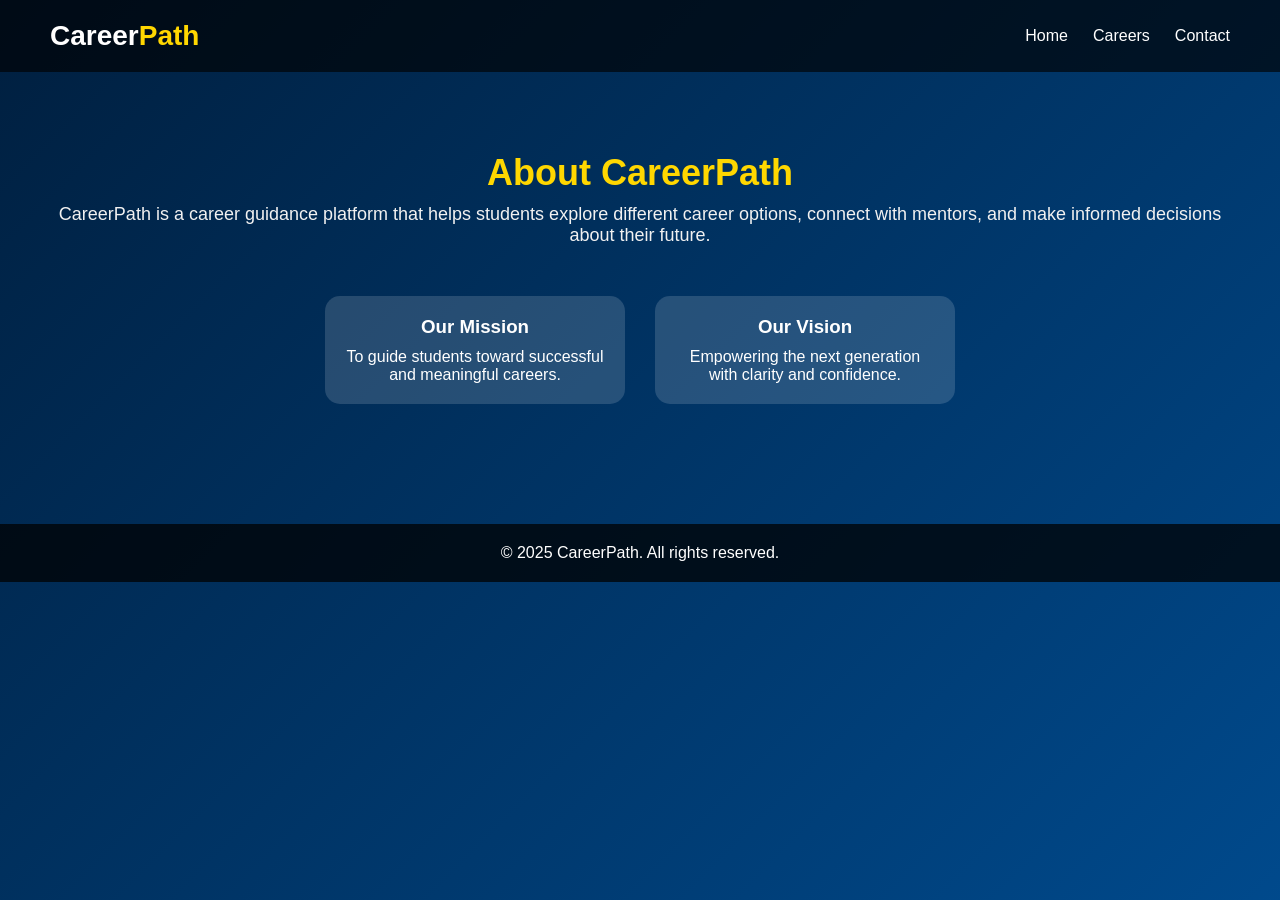
==== about.html @ dd1a980c "v1" ====
<!DOCTYPE html>
<html lang="en">
<head>
  <meta charset="UTF-8">
  <meta name="viewport" content="width=device-width, initial-scale=1.0">
  <title>About CareerPath</title>
  <link rel="stylesheet" href="style.css">
</head>
<body>

<header class="header">
  <h1 class="logo">Career<span>Path</span></h1>
  <nav>
    <ul>
      <li><a href="project.html">Home</a></li>
      <li><a href="project.html#careers">Careers</a></li>
      <li><a href="contact.html">Contact</a></li>
    </ul>
  </nav>
</header>

<section class="section">
  <h2 class="page-title">About CareerPath</h2>
  <p class="page-subtitle">
    CareerPath is a career guidance platform that helps students
    explore different career options, connect with mentors, and
    make informed decisions about their future.
  </p>

  <div class="cards">
    <div class="card">
      <h3>Our Mission</h3>
      <p>To guide students toward successful and meaningful careers.</p>
    </div>

    <div class="card">
      <h3>Our Vision</h3>
      <p>Empowering the next generation with clarity and confidence.</p>
    </div>
  </div>
</section>

<footer>
  <p>© 2025 CareerPath. All rights reserved.</p>
</footer>

</body>
</html>
---- style.css ----
* {
  margin: 0;
  padding: 0;
  box-sizing: border-box;
  font-family: "Poppins", sans-serif;
}

body {
  background: linear-gradient(135deg, #001f3f, #0074D9, #39CCCC);
  background-size: 400% 400%;
  animation: gradientMove 15s ease infinite;
  color: #ffffff;
  min-height: 100vh;
}

html {
  scroll-behavior: smooth;
}

@keyframes gradientMove {
  0% { background-position: 0% 50%; }
  50% { background-position: 100% 50%; }
  100% { background-position: 0% 50%; }
}

.header {
  display: flex;
  justify-content: space-between;
  align-items: center;
  padding: 20px 50px;
  background: rgba(0, 0, 0, 0.65);
  position: sticky;
  top: 0;
  z-index: 1000;
}

.logo {
  font-size: 28px;
  font-weight: 700;
}

.logo span {
  color: #FFD700;
}

nav ul {
  list-style: none;
  display: flex;
  gap: 25px;
  align-items: center;
}

nav a {
  color: #ffffff;
  text-decoration: none;
  font-weight: 500;
  transition: color 0.3s ease;
}

nav a:hover {
  color: #FFD700;
}

.hero {
  height: 90vh;
  display: flex;
  justify-content: center;
  align-items: center;
  text-align: center;
  position: relative;
}

.hero-content {
  background: rgba(0, 0, 0, 0.55);
  padding: 40px;
  border-radius: 15px;
  animation: fadeIn 1.8s ease;
}

.hero-content h2 {
  font-size: 36px;
  margin-bottom: 15px;
}

.hero-content p {
  font-size: 18px;
}

@keyframes fadeIn {
  from {
    opacity: 0;
    transform: translateY(30px);
  }
  to {
    opacity: 1;
    transform: translateY(0);
  }
}

#bg-video {
  position: fixed;
  top: 0;
  left: 0;
  width: 100%;
  height: 100%;
  object-fit: cover;
  z-index: -1;
}

.btn-primary {
  margin-top: 20px;
  padding: 12px 25px;
  background: #FFD700;
  color: #000000;
  border-radius: 25px;
  font-weight: bold;
  border: none;
  cursor: pointer;
  transition: transform 0.3s;
}

.btn-primary:hover {
  transform: scale(1.1);
}

.btn-secondary {
  padding: 10px 22px;
  border-radius: 25px;
  border: 2px solid #FFD700;
  color: #FFD700;
  font-weight: 600;
}

.section {
  padding: 80px 50px;
  text-align: center;
}

.page-title {
  font-size: 36px;
  margin-bottom: 10px;
  color: #FFD700;
}

.page-subtitle {
  font-size: 18px;
  color: #f1f1f1;
  margin-bottom: 50px;
}

.cards {
  display: flex;
  justify-content: center;
  gap: 30px;
  flex-wrap: wrap;
}

.card {
  background: rgba(255, 255, 255, 0.15);
  padding: 20px;
  border-radius: 15px;
  width: 300px;
  transition: transform 0.4s, box-shadow 0.4s;
}

.card:hover {
  transform: translateY(-10px);
  box-shadow: 0 8px 20px rgba(0, 0, 0, 0.3);
}

.card img {
  width: 100%;
  border-radius: 12px;
  margin-bottom: 15px;
}

.card h3 {
  margin-bottom: 10px;
}

.engineering-page .page-title,
.engineering-page .card h3 {
  color: #FFD700;
}

.design-page .page-title,
.design-page .card h3 {
  color: #ff66cc;
}

.medicine-page .page-title,
.medicine-page .card h3 {
  color: #00ffcc;
}

.contact form {
  max-width: 500px;
  margin: auto;
  display: flex;
  flex-direction: column;
  gap: 15px;
}

.contact input,
.contact textarea {
  padding: 12px;
  border-radius: 10px;
  border: none;
  outline: none;
}

.login-box {
  width: 320px;
  margin: 120px auto;
  background: rgba(255, 255, 255, 0.95);
  padding: 25px;
  border-radius: 12px;
  text-align: center;
  color: #000000;
  box-shadow: 0 0 15px rgba(0, 0, 0, 0.4);
}

.login-box h2 {
  margin-bottom: 20px;
}

.login-box input {
  width: 100%;
  padding: 10px;
  margin: 10px 0;
  border-radius: 6px;
  border: 1px solid #ccc;
}

.login-box a {
  color: #0074D9;
  text-decoration: none;
  font-weight: 600;
}

footer {
  background: rgba(0, 0, 0, 0.75);
  padding: 20px;
  text-align: center;
  margin-top: 40px;
}

@media (max-width: 768px) {
  .header {
    flex-direction: column;
    gap: 15px;
  }

  nav ul {
    flex-direction: column;
    gap: 15px;
  }

  .hero-content h2 {
    font-size: 28px;
  }

  .section {
    padding: 60px 20px;
  }
}

@media (max-width: 480px) {
  .card {
    width: 100%;
  }
}
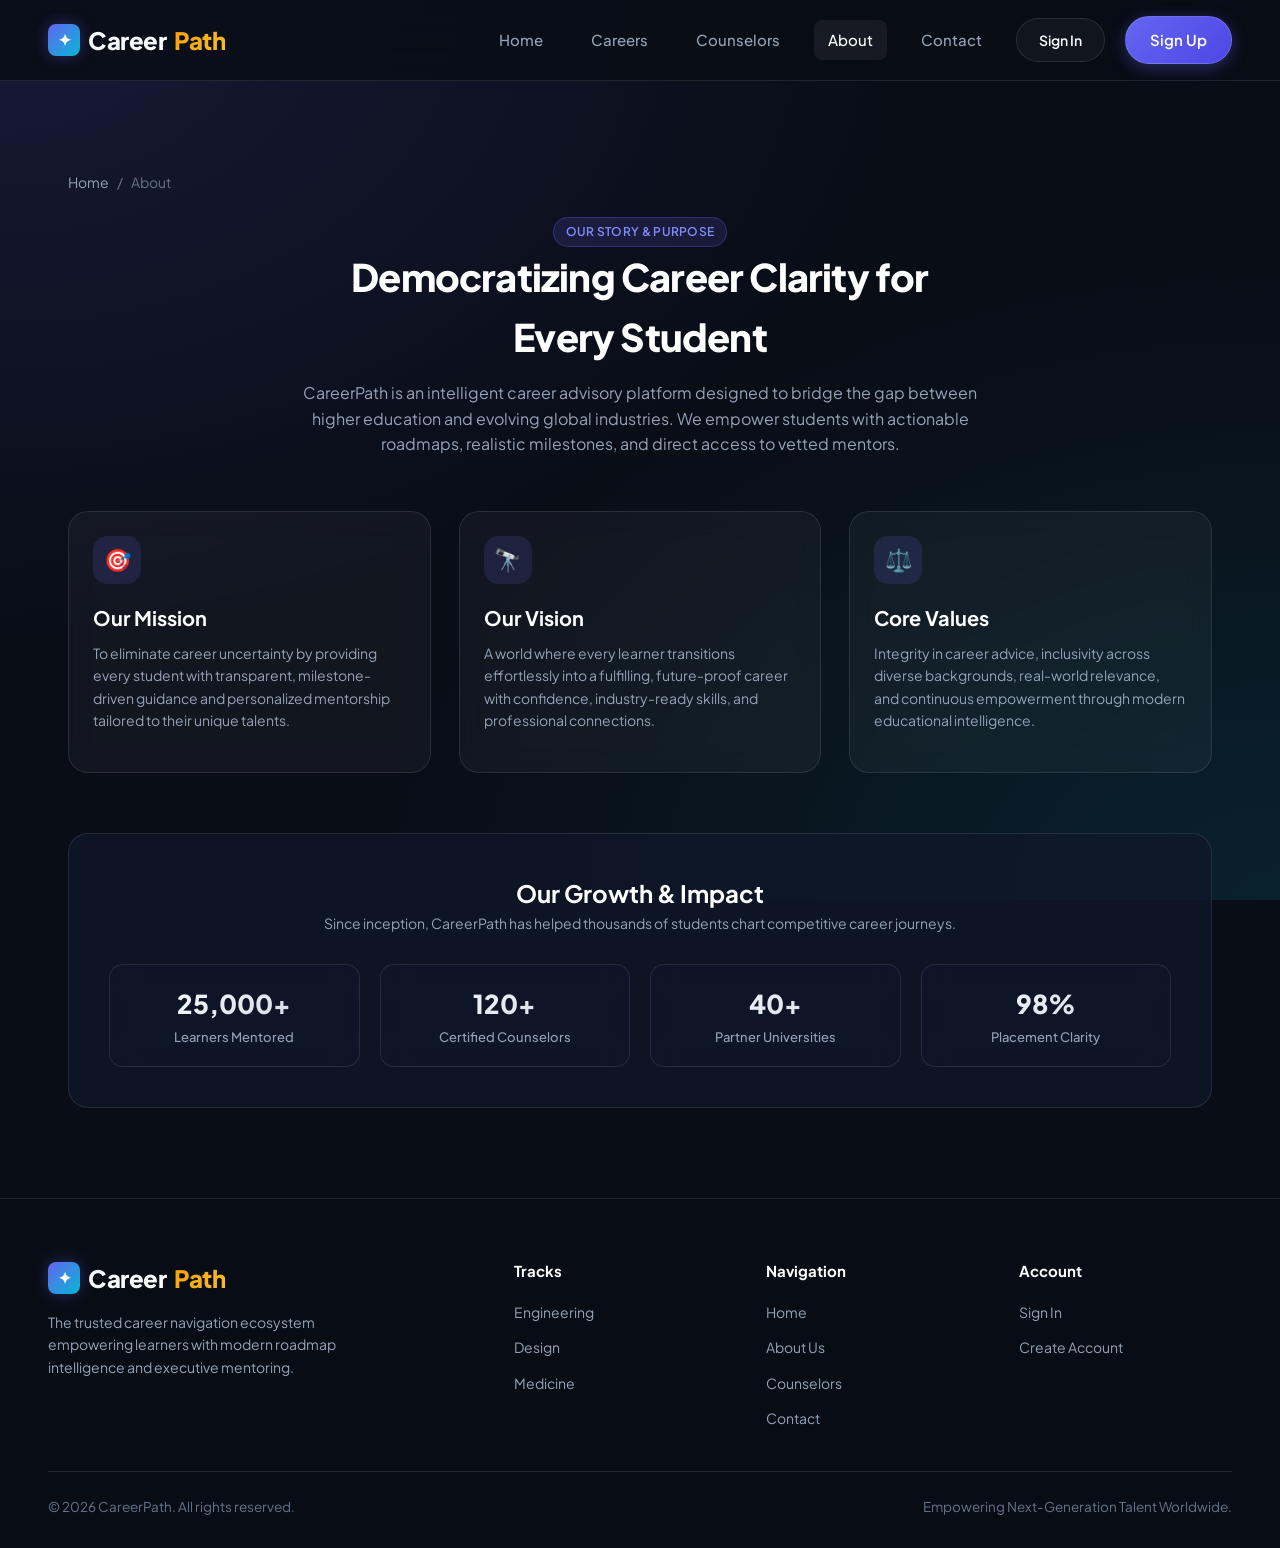
==== commit b9a741c4: "feat: major professional UI/UX upgrade with modern dark-slate theme, roadmaps, and booking system" ====
--- a/about.html
+++ b/about.html
@@ -3,46 +3,154 @@
 <head>
   <meta charset="UTF-8">
   <meta name="viewport" content="width=device-width, initial-scale=1.0">
-  <title>About CareerPath</title>
+  <title>About Us | CareerPath</title>
   <link rel="stylesheet" href="style.css">
+  <script defer src="script.js"></script>
 </head>
 <body>
 
 <header class="header">
-  <h1 class="logo">Career<span>Path</span></h1>
+  <a href="index.html" class="logo">
+    <div class="logo-icon">✦</div>
+    Career<span>Path</span>
+  </a>
+
+  <button class="mobile-toggle" aria-label="Toggle Menu">☰</button>
+
   <nav>
     <ul>
-      <li><a href="project.html">Home</a></li>
-      <li><a href="project.html#careers">Careers</a></li>
+      <li><a href="index.html">Home</a></li>
+      <li><a href="index.html#careers">Careers</a></li>
+      <li><a href="counselor.html">Counselors</a></li>
+      <li><a href="about.html" class="active">About</a></li>
       <li><a href="contact.html">Contact</a></li>
+
+      <li id="user-badge" class="user-badge" style="display:none;"></li>
+
+      <li id="signin-btn">
+        <a href="signin.html" class="btn-secondary">Sign In</a>
+      </li>
+
+      <li id="signup-btn">
+        <a href="signup.html" class="btn-primary">Sign Up</a>
+      </li>
+
+      <li id="signout-btn" style="display:none;">
+        <a href="#" class="btn-secondary" onclick="logout()">Sign Out</a>
+      </li>
     </ul>
   </nav>
 </header>
 
 <section class="section">
-  <h2 class="page-title">About CareerPath</h2>
-  <p class="page-subtitle">
-    CareerPath is a career guidance platform that helps students
-    explore different career options, connect with mentors, and
-    make informed decisions about their future.
-  </p>
+  <div class="breadcrumbs">
+    <a href="index.html">Home</a>
+    <span>/</span>
+    <span>About</span>
+  </div>
+
+  <div class="section-header">
+    <div class="badge badge-primary">Our Story & Purpose</div>
+    <h2 class="page-title">Democratizing Career Clarity for Every Student</h2>
+    <p class="page-subtitle">
+      CareerPath is an intelligent career advisory platform designed to bridge the gap between higher education and evolving global industries. We empower students with actionable roadmaps, realistic milestones, and direct access to vetted mentors.
+    </p>
+  </div>
 
   <div class="cards">
     <div class="card">
+      <div class="feature-icon">🎯</div>
       <h3>Our Mission</h3>
-      <p>To guide students toward successful and meaningful careers.</p>
+      <p>To eliminate career uncertainty by providing every student with transparent, milestone-driven guidance and personalized mentorship tailored to their unique talents.</p>
     </div>
 
     <div class="card">
+      <div class="feature-icon">🔭</div>
       <h3>Our Vision</h3>
-      <p>Empowering the next generation with clarity and confidence.</p>
+      <p>A world where every learner transitions effortlessly into a fulfilling, future-proof career with confidence, industry-ready skills, and professional connections.</p>
+    </div>
+
+    <div class="card">
+      <div class="feature-icon">⚖️</div>
+      <h3>Core Values</h3>
+      <p>Integrity in career advice, inclusivity across diverse backgrounds, real-world relevance, and continuous empowerment through modern educational intelligence.</p>
+    </div>
+  </div>
+
+  <!-- Impact Milestones -->
+  <div style="margin-top: 60px; background: var(--bg-surface); border: 1px solid var(--border-color); border-radius: var(--radius-lg); padding: 40px;">
+    <div class="section-header" style="margin-bottom: 30px;">
+      <h3 style="font-size: 24px; color: #fff;">Our Growth & Impact</h3>
+      <p style="color: var(--text-muted); font-size: 14px;">Since inception, CareerPath has helped thousands of students chart competitive career journeys.</p>
+    </div>
+
+    <div class="stats-strip" style="margin-top: 0; max-width: 100%;">
+      <div class="stat-box">
+        <div class="stat-number">25,000+</div>
+        <div class="stat-label">Learners Mentored</div>
+      </div>
+      <div class="stat-box">
+        <div class="stat-number">120+</div>
+        <div class="stat-label">Certified Counselors</div>
+      </div>
+      <div class="stat-box">
+        <div class="stat-number">40+</div>
+        <div class="stat-label">Partner Universities</div>
+      </div>
+      <div class="stat-box">
+        <div class="stat-number">98%</div>
+        <div class="stat-label">Placement Clarity</div>
+      </div>
     </div>
   </div>
 </section>
 
+<!-- FOOTER -->
 <footer>
-  <p>© 2025 CareerPath. All rights reserved.</p>
+  <div class="footer-content">
+    <div class="footer-brand">
+      <a href="index.html" class="logo">
+        <div class="logo-icon">✦</div>
+        Career<span>Path</span>
+      </a>
+      <p>The trusted career navigation ecosystem empowering learners with modern roadmap intelligence and executive mentoring.</p>
+    </div>
+
+    <div class="footer-col">
+      <h5>Tracks</h5>
+      <ul>
+        <li><a href="engineering.html">Engineering</a></li>
+        <li><a href="design.html">Design</a></li>
+        <li><a href="medicine.html">Medicine</a></li>
+      </ul>
+    </div>
+
+    <div class="footer-col">
+      <h5>Navigation</h5>
+      <ul>
+        <li><a href="index.html">Home</a></li>
+        <li><a href="about.html">About Us</a></li>
+        <li><a href="counselor.html">Counselors</a></li>
+        <li><a href="contact.html">Contact</a></li>
+      </ul>
+    </div>
+
+    <div class="footer-col">
+      <h5>Account</h5>
+      <ul>
+        <li><a href="signin.html">Sign In</a></li>
+        <li><a href="signup.html">Create Account</a></li>
+      </ul>
+    </div>
+  </div>
+
+  <div class="footer-bottom">
+    <p>© 2026 CareerPath. All rights reserved.</p>
+    <p>Empowering Next-Generation Talent Worldwide.</p>
+  </div>
 </footer>
+
+<div id="toast-container"></div>
 
 </body>
 </html>
--- a/style.css
+++ b/style.css
@@ -1,272 +1,1228 @@
+@import url('https://fonts.googleapis.com/css2?family=Plus+Jakarta+Sans:wght@300;400;500;600;700;800&display=swap');
+
+:root {
+  --bg-main: #090d16;
+  --bg-surface: rgba(15, 23, 42, 0.75);
+  --bg-surface-hover: rgba(30, 41, 59, 0.85);
+  --bg-card: rgba(255, 255, 255, 0.04);
+  --bg-card-hover: rgba(255, 255, 255, 0.08);
+  --border-color: rgba(255, 255, 255, 0.1);
+  --border-highlight: rgba(99, 102, 241, 0.4);
+
+  --primary: #6366f1;
+  --primary-hover: #4f46e5;
+  --primary-glow: rgba(99, 102, 241, 0.35);
+
+  --accent-cyan: #06b6d4;
+  --accent-gold: #f59e0b;
+  --accent-emerald: #10b981;
+  --accent-rose: #f43f5e;
+
+  --text-main: #f8fafc;
+  --text-muted: #94a3b8;
+  --text-dim: #64748b;
+
+  --radius-sm: 8px;
+  --radius-md: 14px;
+  --radius-lg: 20px;
+  --radius-full: 9999px;
+
+  --shadow-sm: 0 4px 12px rgba(0, 0, 0, 0.3);
+  --shadow-md: 0 10px 30px rgba(0, 0, 0, 0.45);
+  --shadow-glow: 0 0 25px var(--primary-glow);
+
+  --transition: all 0.3s cubic-bezier(0.16, 1, 0.3, 1);
+}
+
 * {
   margin: 0;
   padding: 0;
   box-sizing: border-box;
-  font-family: "Poppins", sans-serif;
-}
-
-body {
-  background: linear-gradient(135deg, #001f3f, #0074D9, #39CCCC);
-  background-size: 400% 400%;
-  animation: gradientMove 15s ease infinite;
-  color: #ffffff;
-  min-height: 100vh;
+  font-family: 'Plus Jakarta Sans', -apple-system, BlinkMacSystemFont, sans-serif;
 }
 
 html {
   scroll-behavior: smooth;
-}
-
-@keyframes gradientMove {
-  0% { background-position: 0% 50%; }
-  50% { background-position: 100% 50%; }
-  100% { background-position: 0% 50%; }
-}
-
+  color-scheme: dark;
+}
+
+body {
+  background-color: var(--bg-main);
+  background-image: 
+    radial-gradient(at 0% 0%, rgba(99, 102, 241, 0.15) 0px, transparent 50%),
+    radial-gradient(at 100% 100%, rgba(6, 182, 212, 0.12) 0px, transparent 50%);
+  background-attachment: fixed;
+  color: var(--text-main);
+  min-height: 100vh;
+  line-height: 1.6;
+  overflow-x: hidden;
+  display: flex;
+  flex-direction: column;
+}
+
+/* ==========================================================================
+   NAVIGATION & HEADER
+   ========================================================================== */
 .header {
   display: flex;
   justify-content: space-between;
   align-items: center;
-  padding: 20px 50px;
-  background: rgba(0, 0, 0, 0.65);
+  padding: 16px 48px;
+  background: rgba(9, 13, 22, 0.85);
+  backdrop-filter: blur(18px);
+  -webkit-backdrop-filter: blur(18px);
   position: sticky;
   top: 0;
   z-index: 1000;
+  border-bottom: 1px solid var(--border-color);
+  transition: var(--transition);
 }
 
 .logo {
-  font-size: 28px;
-  font-weight: 700;
+  font-size: 24px;
+  font-weight: 800;
+  letter-spacing: -0.5px;
+  display: flex;
+  align-items: center;
+  gap: 8px;
+  text-decoration: none;
+  color: var(--text-main);
+}
+
+.logo-icon {
+  width: 32px;
+  height: 32px;
+  background: linear-gradient(135deg, var(--primary), var(--accent-cyan));
+  border-radius: var(--radius-sm);
+  display: flex;
+  align-items: center;
+  justify-content: center;
+  color: #fff;
+  font-size: 16px;
+  box-shadow: 0 0 15px var(--primary-glow);
 }
 
 .logo span {
-  color: #FFD700;
+  background: linear-gradient(135deg, var(--accent-gold), #fbbf24);
+  -webkit-background-clip: text;
+  -webkit-text-fill-color: transparent;
 }
 
 nav ul {
   list-style: none;
   display: flex;
-  gap: 25px;
+  gap: 20px;
   align-items: center;
 }
 
 nav a {
-  color: #ffffff;
+  color: var(--text-muted);
   text-decoration: none;
   font-weight: 500;
-  transition: color 0.3s ease;
-}
-
-nav a:hover {
-  color: #FFD700;
-}
-
+  font-size: 15px;
+  padding: 8px 14px;
+  border-radius: var(--radius-sm);
+  transition: var(--transition);
+  display: inline-flex;
+  align-items: center;
+  gap: 6px;
+}
+
+nav a:hover,
+nav a.active {
+  color: #ffffff;
+  background: rgba(255, 255, 255, 0.06);
+}
+
+/* Mobile Toggle Hamburger */
+.mobile-toggle {
+  display: none;
+  background: none;
+  border: none;
+  color: var(--text-main);
+  font-size: 24px;
+  cursor: pointer;
+  padding: 8px;
+}
+
+/* ==========================================================================
+   BUTTONS & BADGES
+   ========================================================================== */
+.btn-primary {
+  padding: 11px 24px;
+  background: linear-gradient(135deg, var(--primary), #4f46e5);
+  color: #ffffff;
+  border-radius: var(--radius-full);
+  font-weight: 600;
+  font-size: 15px;
+  border: 1px solid rgba(255, 255, 255, 0.15);
+  cursor: pointer;
+  transition: var(--transition);
+  display: inline-flex;
+  align-items: center;
+  justify-content: center;
+  gap: 8px;
+  text-decoration: none;
+  box-shadow: 0 4px 16px var(--primary-glow);
+}
+
+.btn-primary:hover {
+  transform: translateY(-2px);
+  box-shadow: 0 6px 24px rgba(99, 102, 241, 0.5);
+  background: linear-gradient(135deg, #6d70f7, var(--primary));
+  color: #fff;
+}
+
+.btn-secondary {
+  padding: 10px 22px;
+  border-radius: var(--radius-full);
+  border: 1px solid var(--border-color);
+  background: rgba(255, 255, 255, 0.04);
+  color: var(--text-main);
+  font-weight: 600;
+  font-size: 14px;
+  cursor: pointer;
+  transition: var(--transition);
+  display: inline-flex;
+  align-items: center;
+  justify-content: center;
+  gap: 8px;
+  text-decoration: none;
+}
+
+.btn-secondary:hover {
+  background: rgba(255, 255, 255, 0.1);
+  border-color: rgba(255, 255, 255, 0.3);
+  transform: translateY(-2px);
+  color: #ffffff;
+}
+
+.btn-sm {
+  padding: 7px 16px;
+  font-size: 13px;
+}
+
+.badge {
+  display: inline-flex;
+  align-items: center;
+  gap: 6px;
+  padding: 4px 12px;
+  border-radius: var(--radius-full);
+  font-size: 12px;
+  font-weight: 600;
+  letter-spacing: 0.3px;
+  text-transform: uppercase;
+}
+
+.badge-primary {
+  background: rgba(99, 102, 241, 0.15);
+  color: #818cf8;
+  border: 1px solid rgba(99, 102, 241, 0.3);
+}
+
+.badge-gold {
+  background: rgba(245, 158, 11, 0.15);
+  color: #fbbf24;
+  border: 1px solid rgba(245, 158, 11, 0.3);
+}
+
+.badge-emerald {
+  background: rgba(16, 185, 129, 0.15);
+  color: #34d399;
+  border: 1px solid rgba(16, 185, 129, 0.3);
+}
+
+.badge-cyan {
+  background: rgba(6, 182, 212, 0.15);
+  color: #22d3ee;
+  border: 1px solid rgba(6, 182, 212, 0.3);
+}
+
+/* ==========================================================================
+   HERO SECTION
+   ========================================================================== */
 .hero {
-  height: 90vh;
-  display: flex;
+  min-height: 85vh;
+  display: flex;
+  flex-direction: column;
   justify-content: center;
   align-items: center;
   text-align: center;
   position: relative;
-}
-
-.hero-content {
-  background: rgba(0, 0, 0, 0.55);
-  padding: 40px;
-  border-radius: 15px;
-  animation: fadeIn 1.8s ease;
-}
-
-.hero-content h2 {
-  font-size: 36px;
-  margin-bottom: 15px;
-}
-
-.hero-content p {
-  font-size: 18px;
-}
-
-@keyframes fadeIn {
-  from {
-    opacity: 0;
-    transform: translateY(30px);
-  }
-  to {
-    opacity: 1;
-    transform: translateY(0);
-  }
+  padding: 80px 24px 60px;
+  overflow: hidden;
 }
 
 #bg-video {
-  position: fixed;
+  position: absolute;
   top: 0;
   left: 0;
   width: 100%;
   height: 100%;
   object-fit: cover;
-  z-index: -1;
-}
-
-.btn-primary {
-  margin-top: 20px;
-  padding: 12px 25px;
-  background: #FFD700;
-  color: #000000;
-  border-radius: 25px;
-  font-weight: bold;
+  z-index: 0;
+  filter: brightness(0.28) contrast(1.1);
+  pointer-events: none;
+}
+
+.hero-overlay {
+  position: absolute;
+  top: 0;
+  left: 0;
+  width: 100%;
+  height: 100%;
+  background: linear-gradient(
+    180deg,
+    rgba(9, 13, 22, 0.8) 0%,
+    rgba(9, 13, 22, 0.6) 40%,
+    var(--bg-main) 100%
+  );
+  z-index: 1;
+  pointer-events: none;
+}
+
+.hero-content {
+  position: relative;
+  z-index: 2;
+  max-width: 860px;
+  padding: 48px 36px;
+  border-radius: var(--radius-lg);
+  background: rgba(15, 23, 42, 0.5);
+  border: 1px solid rgba(255, 255, 255, 0.08);
+  backdrop-filter: blur(20px);
+  -webkit-backdrop-filter: blur(20px);
+  box-shadow: var(--shadow-md);
+  animation: heroFadeIn 0.9s cubic-bezier(0.16, 1, 0.3, 1);
+}
+
+@keyframes heroFadeIn {
+  from {
+    opacity: 0;
+    transform: translateY(24px) scale(0.98);
+  }
+  to {
+    opacity: 1;
+    transform: translateY(0) scale(1);
+  }
+}
+
+.hero-content h2 {
+  font-size: clamp(32px, 5vw, 54px);
+  font-weight: 800;
+  line-height: 1.15;
+  letter-spacing: -1.2px;
+  margin: 18px 0 16px;
+  color: #ffffff;
+}
+
+.hero-content h2 span {
+  background: linear-gradient(135deg, #38bdf8, #818cf8);
+  -webkit-background-clip: text;
+  -webkit-text-fill-color: transparent;
+}
+
+.hero-content p {
+  font-size: clamp(16px, 2vw, 19px);
+  color: var(--text-muted);
+  max-width: 650px;
+  margin: 0 auto 28px;
+  line-height: 1.6;
+}
+
+.hero-cta-group {
+  display: flex;
+  justify-content: center;
+  align-items: center;
+  gap: 16px;
+  flex-wrap: wrap;
+}
+
+/* Quick Search Bar inside Hero */
+.hero-search-wrapper {
+  margin-top: 32px;
+  display: flex;
+  align-items: center;
+  background: rgba(255, 255, 255, 0.07);
+  border: 1px solid var(--border-color);
+  border-radius: var(--radius-full);
+  padding: 6px 8px 6px 20px;
+  max-width: 520px;
+  margin-left: auto;
+  margin-right: auto;
+  transition: var(--transition);
+}
+
+.hero-search-wrapper:focus-within {
+  border-color: var(--primary);
+  box-shadow: 0 0 20px var(--primary-glow);
+  background: rgba(255, 255, 255, 0.1);
+}
+
+.hero-search-wrapper input {
+  background: transparent;
   border: none;
+  outline: none;
+  color: #fff;
+  font-size: 15px;
+  width: 100%;
+}
+
+.hero-search-wrapper input::placeholder {
+  color: var(--text-dim);
+}
+
+/* Hero Stats Bar */
+.stats-strip {
+  position: relative;
+  z-index: 2;
+  margin-top: 40px;
+  display: grid;
+  grid-template-columns: repeat(4, 1fr);
+  gap: 20px;
+  max-width: 960px;
+  width: 100%;
+}
+
+.stat-box {
+  background: rgba(15, 23, 42, 0.6);
+  border: 1px solid var(--border-color);
+  backdrop-filter: blur(12px);
+  padding: 18px 20px;
+  border-radius: var(--radius-md);
+  text-align: center;
+  transition: var(--transition);
+}
+
+.stat-box:hover {
+  transform: translateY(-3px);
+  border-color: rgba(255, 255, 255, 0.2);
+  background: rgba(30, 41, 59, 0.7);
+}
+
+.stat-number {
+  font-size: 26px;
+  font-weight: 800;
+  color: #ffffff;
+  background: linear-gradient(135deg, #ffffff, #cbd5e1);
+  -webkit-background-clip: text;
+  -webkit-text-fill-color: transparent;
+}
+
+.stat-label {
+  font-size: 13px;
+  color: var(--text-muted);
+  font-weight: 500;
+  margin-top: 2px;
+}
+
+/* ==========================================================================
+   SECTIONS & TITLES
+   ========================================================================== */
+.section {
+  padding: 90px 48px;
+  max-width: 1240px;
+  margin: 0 auto;
+  width: 100%;
+  position: relative;
+}
+
+.section-header {
+  text-align: center;
+  max-width: 680px;
+  margin: 0 auto 54px;
+}
+
+.page-title {
+  font-size: clamp(28px, 4vw, 38px);
+  font-weight: 800;
+  letter-spacing: -0.8px;
+  margin-bottom: 12px;
+  color: #ffffff;
+}
+
+.page-subtitle {
+  font-size: 16px;
+  color: var(--text-muted);
+  line-height: 1.6;
+}
+
+/* Breadcrumb Navigation for Subpages */
+.breadcrumbs {
+  display: flex;
+  align-items: center;
+  gap: 8px;
+  font-size: 14px;
+  color: var(--text-dim);
+  margin-bottom: 24px;
+}
+
+.breadcrumbs a {
+  color: var(--text-muted);
+  text-decoration: none;
+  transition: var(--transition);
+}
+
+.breadcrumbs a:hover {
+  color: var(--primary);
+}
+
+/* ==========================================================================
+   CARDS & GRIDS
+   ========================================================================== */
+.cards {
+  display: grid;
+  grid-template-columns: repeat(auto-fit, minmax(320px, 1fr));
+  gap: 28px;
+}
+
+.card-link {
+  text-decoration: none;
+  color: inherit;
+  display: block;
+}
+
+.card {
+  background: var(--bg-card);
+  border: 1px solid var(--border-color);
+  border-radius: var(--radius-lg);
+  padding: 24px;
+  backdrop-filter: blur(14px);
+  -webkit-backdrop-filter: blur(14px);
+  transition: var(--transition);
+  height: 100%;
+  display: flex;
+  flex-direction: column;
+  position: relative;
+  overflow: hidden;
+}
+
+.card::before {
+  content: '';
+  position: absolute;
+  top: 0;
+  left: 0;
+  right: 0;
+  height: 3px;
+  background: linear-gradient(90deg, transparent, var(--primary), transparent);
+  opacity: 0;
+  transition: opacity 0.4s ease;
+}
+
+.card:hover {
+  transform: translateY(-6px);
+  background: var(--bg-card-hover);
+  border-color: var(--border-highlight);
+  box-shadow: var(--shadow-md), 0 0 20px rgba(99, 102, 241, 0.15);
+}
+
+.card:hover::before {
+  opacity: 1;
+}
+
+.card-img-wrapper {
+  position: relative;
+  width: 100%;
+  height: 200px;
+  border-radius: var(--radius-md);
+  overflow: hidden;
+  margin-bottom: 18px;
+  background: #1e293b;
+}
+
+.card-img-wrapper img,
+.card > img {
+  width: 100%;
+  height: 200px;
+  object-fit: cover;
+  border-radius: var(--radius-md);
+  transition: transform 0.5s ease;
+}
+
+.card:hover .card-img-wrapper img,
+.card:hover > img {
+  transform: scale(1.05);
+}
+
+.card-tag {
+  position: absolute;
+  top: 12px;
+  left: 12px;
+  z-index: 2;
+}
+
+.card h3 {
+  font-size: 20px;
+  font-weight: 700;
+  margin-bottom: 8px;
+  color: #ffffff;
+  display: flex;
+  align-items: center;
+  justify-content: space-between;
+}
+
+.card p {
+  color: var(--text-muted);
+  font-size: 14px;
+  line-height: 1.6;
+  margin-bottom: 16px;
+  flex-grow: 1;
+}
+
+.card-meta {
+  display: flex;
+  align-items: center;
+  justify-content: space-between;
+  padding-top: 14px;
+  border-top: 1px solid var(--border-color);
+  font-size: 13px;
+  color: var(--text-dim);
+}
+
+.card-action-link {
+  color: #818cf8;
+  font-weight: 600;
+  font-size: 14px;
+  display: inline-flex;
+  align-items: center;
+  gap: 6px;
+  transition: var(--transition);
+}
+
+.card:hover .card-action-link {
+  color: #a5b4fc;
+  gap: 10px;
+}
+
+/* Counselor Specific Styling */
+.counselor-avatar {
+  width: 120px;
+  height: 120px;
+  border-radius: var(--radius-full);
+  margin: 0 auto 16px;
+  position: relative;
+  overflow: hidden;
+  border: 3px solid rgba(99, 102, 241, 0.4);
+  box-shadow: 0 4px 15px rgba(0, 0, 0, 0.4);
+}
+
+.counselor-avatar img {
+  width: 100%;
+  height: 100%;
+  object-fit: cover;
+}
+
+.counselor-card {
+  text-align: center;
+}
+
+.counselor-card .rating {
+  color: #fbbf24;
+  font-size: 14px;
+  margin-bottom: 8px;
+}
+
+.counselor-specialties {
+  display: flex;
+  gap: 6px;
+  justify-content: center;
+  flex-wrap: wrap;
+  margin: 12px 0 18px;
+}
+
+/* Domain Subpages Page Theming */
+.engineering-page .page-title {
+  color: #60a5fa;
+}
+
+.design-page .page-title {
+  color: #f472b6;
+}
+
+.medicine-page .page-title {
+  color: #34d399;
+}
+
+.roadmap-list {
+  list-style: none;
+  display: flex;
+  flex-direction: column;
+  gap: 10px;
+  margin: 14px 0;
+  text-align: left;
+}
+
+.roadmap-item {
+  display: flex;
+  align-items: flex-start;
+  gap: 10px;
+  font-size: 13.5px;
+  color: var(--text-muted);
+}
+
+.roadmap-bullet {
+  width: 18px;
+  height: 18px;
+  border-radius: var(--radius-full);
+  background: rgba(99, 102, 241, 0.2);
+  color: #818cf8;
+  display: flex;
+  align-items: center;
+  justify-content: center;
+  font-size: 11px;
+  font-weight: 700;
+  flex-shrink: 0;
+  margin-top: 2px;
+}
+
+/* ==========================================================================
+   INTERACTIVE FILTER TABS
+   ========================================================================== */
+.filter-tabs {
+  display: flex;
+  justify-content: center;
+  gap: 10px;
+  margin-bottom: 36px;
+  flex-wrap: wrap;
+}
+
+.filter-tab {
+  padding: 8px 18px;
+  border-radius: var(--radius-full);
+  border: 1px solid var(--border-color);
+  background: rgba(255, 255, 255, 0.04);
+  color: var(--text-muted);
+  font-size: 14px;
+  font-weight: 500;
   cursor: pointer;
-  transition: transform 0.3s;
-}
-
-.btn-primary:hover {
-  transform: scale(1.1);
-}
-
-.btn-secondary {
-  padding: 10px 22px;
-  border-radius: 25px;
-  border: 2px solid #FFD700;
-  color: #FFD700;
+  transition: var(--transition);
+}
+
+.filter-tab:hover,
+.filter-tab.active {
+  background: var(--primary);
+  color: #ffffff;
+  border-color: var(--primary);
+  box-shadow: 0 4px 12px var(--primary-glow);
+}
+
+/* ==========================================================================
+   VALUE PROPOSITION & TESTIMONIALS
+   ========================================================================== */
+.features-grid {
+  display: grid;
+  grid-template-columns: repeat(auto-fit, minmax(260px, 1fr));
+  gap: 24px;
+  margin-top: 40px;
+}
+
+.feature-box {
+  background: var(--bg-surface);
+  border: 1px solid var(--border-color);
+  padding: 28px;
+  border-radius: var(--radius-lg);
+  transition: var(--transition);
+}
+
+.feature-box:hover {
+  transform: translateY(-4px);
+  border-color: rgba(255, 255, 255, 0.2);
+}
+
+.feature-icon {
+  width: 48px;
+  height: 48px;
+  border-radius: var(--radius-md);
+  background: rgba(99, 102, 241, 0.15);
+  color: #818cf8;
+  display: flex;
+  align-items: center;
+  justify-content: center;
+  font-size: 22px;
+  margin-bottom: 18px;
+}
+
+.feature-box h4 {
+  font-size: 18px;
+  font-weight: 700;
+  margin-bottom: 10px;
+  color: #fff;
+}
+
+.feature-box p {
+  color: var(--text-muted);
+  font-size: 14px;
+  line-height: 1.6;
+}
+
+/* ==========================================================================
+   FORMS, AUTH & CONTACT
+   ========================================================================== */
+.auth-wrapper {
+  display: flex;
+  justify-content: center;
+  align-items: center;
+  padding: 60px 20px 100px;
+  flex: 1;
+}
+
+.login-box {
+  width: 100%;
+  max-width: 440px;
+  background: rgba(15, 23, 42, 0.85);
+  border: 1px solid var(--border-color);
+  backdrop-filter: blur(24px);
+  -webkit-backdrop-filter: blur(24px);
+  padding: 40px 36px;
+  border-radius: var(--radius-lg);
+  color: var(--text-main);
+  box-shadow: var(--shadow-md);
+  animation: heroFadeIn 0.6s ease;
+}
+
+.login-box h2 {
+  font-size: 26px;
+  font-weight: 700;
+  letter-spacing: -0.5px;
+  margin-bottom: 8px;
+  text-align: center;
+}
+
+.login-box .subtitle {
+  color: var(--text-muted);
+  font-size: 14px;
+  text-align: center;
+  margin-bottom: 28px;
+}
+
+.form-group {
+  margin-bottom: 18px;
+  text-align: left;
+}
+
+.form-group label {
+  display: block;
+  font-size: 13px;
   font-weight: 600;
-}
-
-.section {
-  padding: 80px 50px;
-  text-align: center;
-}
-
-.page-title {
-  font-size: 36px;
-  margin-bottom: 10px;
-  color: #FFD700;
-}
-
-.page-subtitle {
-  font-size: 18px;
-  color: #f1f1f1;
-  margin-bottom: 50px;
-}
-
-.cards {
-  display: flex;
-  justify-content: center;
-  gap: 30px;
-  flex-wrap: wrap;
-}
-
-.card {
-  background: rgba(255, 255, 255, 0.15);
-  padding: 20px;
-  border-radius: 15px;
-  width: 300px;
-  transition: transform 0.4s, box-shadow 0.4s;
-}
-
-.card:hover {
-  transform: translateY(-10px);
-  box-shadow: 0 8px 20px rgba(0, 0, 0, 0.3);
-}
-
-.card img {
-  width: 100%;
-  border-radius: 12px;
-  margin-bottom: 15px;
-}
-
-.card h3 {
-  margin-bottom: 10px;
-}
-
-.engineering-page .page-title,
-.engineering-page .card h3 {
-  color: #FFD700;
-}
-
-.design-page .page-title,
-.design-page .card h3 {
-  color: #ff66cc;
-}
-
-.medicine-page .page-title,
-.medicine-page .card h3 {
-  color: #00ffcc;
-}
-
-.contact form {
-  max-width: 500px;
-  margin: auto;
-  display: flex;
-  flex-direction: column;
-  gap: 15px;
-}
-
+  color: var(--text-muted);
+  margin-bottom: 6px;
+}
+
+.input-field-wrapper {
+  position: relative;
+  display: flex;
+  align-items: center;
+}
+
+.input-field-wrapper input,
+.input-field-wrapper textarea,
 .contact input,
 .contact textarea {
-  padding: 12px;
-  border-radius: 10px;
-  border: none;
+  width: 100%;
+  padding: 12px 16px;
+  background: rgba(255, 255, 255, 0.05);
+  border: 1px solid var(--border-color);
+  border-radius: var(--radius-md);
+  color: #ffffff;
+  font-size: 14.5px;
   outline: none;
-}
-
-.login-box {
-  width: 320px;
-  margin: 120px auto;
-  background: rgba(255, 255, 255, 0.95);
-  padding: 25px;
-  border-radius: 12px;
+  transition: var(--transition);
+}
+
+.input-field-wrapper input:focus,
+.contact input:focus,
+.contact textarea:focus {
+  border-color: var(--primary);
+  background: rgba(255, 255, 255, 0.08);
+  box-shadow: 0 0 15px var(--primary-glow);
+}
+
+.login-box input {
+  margin: 0;
+}
+
+.login-box .btn-primary {
+  width: 100%;
+  margin-top: 10px;
+  padding: 13px;
+  font-size: 15px;
+}
+
+.login-box p {
+  font-size: 14px;
+  color: var(--text-muted);
+  margin-top: 22px;
   text-align: center;
-  color: #000000;
-  box-shadow: 0 0 15px rgba(0, 0, 0, 0.4);
-}
-
-.login-box h2 {
-  margin-bottom: 20px;
-}
-
-.login-box input {
-  width: 100%;
-  padding: 10px;
-  margin: 10px 0;
-  border-radius: 6px;
-  border: 1px solid #ccc;
 }
 
 .login-box a {
-  color: #0074D9;
+  color: #818cf8;
   text-decoration: none;
   font-weight: 600;
-}
-
+  transition: var(--transition);
+}
+
+.login-box a:hover {
+  color: #c7d2fe;
+  text-decoration: underline;
+}
+
+.demo-login-bar {
+  margin-top: 18px;
+  padding-top: 18px;
+  border-top: 1px solid var(--border-color);
+  text-align: center;
+}
+
+.demo-btn {
+  background: rgba(255, 255, 255, 0.06);
+  border: 1px dashed var(--border-color);
+  color: var(--text-muted);
+  padding: 8px 14px;
+  border-radius: var(--radius-sm);
+  font-size: 12px;
+  cursor: pointer;
+  transition: var(--transition);
+}
+
+.demo-btn:hover {
+  background: rgba(255, 255, 255, 0.12);
+  color: #fff;
+  border-color: var(--primary);
+}
+
+/* Contact Grid */
+.contact-container {
+  display: grid;
+  grid-template-columns: 1fr 1fr;
+  gap: 40px;
+  align-items: start;
+}
+
+.contact form {
+  background: var(--bg-surface);
+  border: 1px solid var(--border-color);
+  padding: 36px;
+  border-radius: var(--radius-lg);
+  backdrop-filter: blur(16px);
+  display: flex;
+  flex-direction: column;
+  gap: 18px;
+}
+
+.contact-info-panel {
+  display: flex;
+  flex-direction: column;
+  gap: 20px;
+}
+
+.contact-info-card {
+  background: var(--bg-card);
+  border: 1px solid var(--border-color);
+  padding: 24px;
+  border-radius: var(--radius-md);
+  display: flex;
+  gap: 16px;
+  align-items: center;
+}
+
+/* ==========================================================================
+   MODAL & TOAST NOTIFICATION
+   ========================================================================== */
+.modal-overlay {
+  position: fixed;
+  top: 0;
+  left: 0;
+  width: 100vw;
+  height: 100vh;
+  background: rgba(0, 0, 0, 0.75);
+  backdrop-filter: blur(8px);
+  z-index: 2000;
+  display: none;
+  justify-content: center;
+  align-items: center;
+  padding: 20px;
+}
+
+.modal-overlay.active {
+  display: flex;
+  animation: heroFadeIn 0.3s ease;
+}
+
+.modal-card {
+  background: #0f172a;
+  border: 1px solid rgba(255, 255, 255, 0.15);
+  border-radius: var(--radius-lg);
+  max-width: 500px;
+  width: 100%;
+  padding: 32px;
+  position: relative;
+  box-shadow: 0 20px 50px rgba(0, 0, 0, 0.6);
+}
+
+.modal-close {
+  position: absolute;
+  top: 20px;
+  right: 20px;
+  background: transparent;
+  border: none;
+  color: var(--text-muted);
+  font-size: 22px;
+  cursor: pointer;
+  transition: var(--transition);
+}
+
+.modal-close:hover {
+  color: #fff;
+}
+
+/* Toast Container */
+#toast-container {
+  position: fixed;
+  bottom: 24px;
+  right: 24px;
+  z-index: 3000;
+  display: flex;
+  flex-direction: column;
+  gap: 10px;
+  pointer-events: none;
+}
+
+.toast {
+  background: #1e293b;
+  border: 1px solid var(--border-color);
+  color: #ffffff;
+  padding: 14px 20px;
+  border-radius: var(--radius-md);
+  box-shadow: var(--shadow-md);
+  font-size: 14px;
+  display: flex;
+  align-items: center;
+  gap: 12px;
+  pointer-events: auto;
+  animation: toastIn 0.4s cubic-bezier(0.16, 1, 0.3, 1);
+  max-width: 360px;
+}
+
+.toast.toast-success {
+  border-left: 4px solid var(--accent-emerald);
+}
+
+.toast.toast-info {
+  border-left: 4px solid var(--primary);
+}
+
+.toast.toast-warning {
+  border-left: 4px solid var(--accent-gold);
+}
+
+@keyframes toastIn {
+  from {
+    transform: translateX(50px);
+    opacity: 0;
+  }
+  to {
+    transform: translateX(0);
+    opacity: 1;
+  }
+}
+
+/* ==========================================================================
+   FOOTER
+   ========================================================================== */
 footer {
-  background: rgba(0, 0, 0, 0.75);
-  padding: 20px;
-  text-align: center;
-  margin-top: 40px;
+  background: rgba(9, 13, 22, 0.95);
+  border-top: 1px solid var(--border-color);
+  padding: 60px 48px 30px;
+  margin-top: auto;
+}
+
+.footer-content {
+  max-width: 1240px;
+  margin: 0 auto;
+  display: grid;
+  grid-template-columns: 2fr 1fr 1fr 1fr;
+  gap: 40px;
+  padding-bottom: 40px;
+  border-bottom: 1px solid var(--border-color);
+}
+
+.footer-brand p {
+  color: var(--text-muted);
+  font-size: 14px;
+  margin-top: 14px;
+  max-width: 320px;
+  line-height: 1.6;
+}
+
+.footer-col h5 {
+  color: #fff;
+  font-size: 15px;
+  font-weight: 700;
+  margin-bottom: 16px;
+}
+
+.footer-col ul {
+  list-style: none;
+  display: flex;
+  flex-direction: column;
+  gap: 10px;
+}
+
+.footer-col a {
+  color: var(--text-muted);
+  text-decoration: none;
+  font-size: 14px;
+  transition: var(--transition);
+}
+
+.footer-col a:hover {
+  color: #fff;
+  padding-left: 4px;
+}
+
+.footer-bottom {
+  max-width: 1240px;
+  margin: 24px auto 0;
+  display: flex;
+  justify-content: space-between;
+  align-items: center;
+  font-size: 13.5px;
+  color: var(--text-dim);
+}
+
+/* User Badge in Nav when Logged In */
+.user-badge {
+  display: inline-flex;
+  align-items: center;
+  gap: 8px;
+  background: rgba(99, 102, 241, 0.15);
+  border: 1px solid rgba(99, 102, 241, 0.3);
+  padding: 5px 14px;
+  border-radius: var(--radius-full);
+  font-size: 13.5px;
+  color: #c7d2fe;
+}
+
+.user-avatar-dot {
+  width: 8px;
+  height: 8px;
+  border-radius: 50%;
+  background: var(--accent-emerald);
+}
+
+/* Back to Top Floating Button */
+#back-to-top {
+  position: fixed;
+  bottom: 28px;
+  right: 28px;
+  width: 44px;
+  height: 44px;
+  border-radius: var(--radius-full);
+  background: rgba(15, 23, 42, 0.85);
+  border: 1px solid var(--border-color);
+  color: #ffffff;
+  font-size: 18px;
+  display: flex;
+  align-items: center;
+  justify-content: center;
+  cursor: pointer;
+  box-shadow: var(--shadow-md);
+  backdrop-filter: blur(12px);
+  z-index: 1500;
+  opacity: 0;
+  pointer-events: none;
+  transform: translateY(12px);
+  transition: var(--transition);
+}
+
+#back-to-top.visible {
+  opacity: 1;
+  pointer-events: auto;
+  transform: translateY(0);
+}
+
+#back-to-top:hover {
+  background: var(--primary);
+  border-color: var(--primary);
+  box-shadow: 0 0 20px var(--primary-glow);
+  transform: translateY(-3px);
+}
+
+/* ==========================================================================
+   RESPONSIVENESS
+   ========================================================================== */
+@media (max-width: 1024px) {
+  .footer-content {
+    grid-template-columns: 1fr 1fr;
+    gap: 30px;
+  }
+
+  .contact-container {
+    grid-template-columns: 1fr;
+  }
 }
 
 @media (max-width: 768px) {
   .header {
-    flex-direction: column;
-    gap: 15px;
+    padding: 16px 24px;
+  }
+
+  .mobile-toggle {
+    display: block;
+  }
+
+  nav {
+    display: none;
+    position: absolute;
+    top: 100%;
+    left: 0;
+    width: 100%;
+    background: rgba(15, 23, 42, 0.98);
+    backdrop-filter: blur(20px);
+    border-bottom: 1px solid var(--border-color);
+    padding: 24px;
+    box-shadow: var(--shadow-md);
+  }
+
+  nav.mobile-active {
+    display: block;
   }
 
   nav ul {
     flex-direction: column;
-    gap: 15px;
-  }
-
-  .hero-content h2 {
-    font-size: 28px;
+    gap: 12px;
+    align-items: stretch;
+  }
+
+  nav a {
+    padding: 12px 16px;
+  }
+
+  .stats-strip {
+    grid-template-columns: 1fr 1fr;
   }
 
   .section {
     padding: 60px 20px;
   }
+
+  .footer-content {
+    grid-template-columns: 1fr;
+  }
+
+  .footer-bottom {
+    flex-direction: column;
+    gap: 12px;
+    text-align: center;
+  }
 }
 
 @media (max-width: 480px) {
-  .card {
-    width: 100%;
+  .stats-strip {
+    grid-template-columns: 1fr;
+  }
+
+  .cards {
+    grid-template-columns: 1fr;
   }
 }
